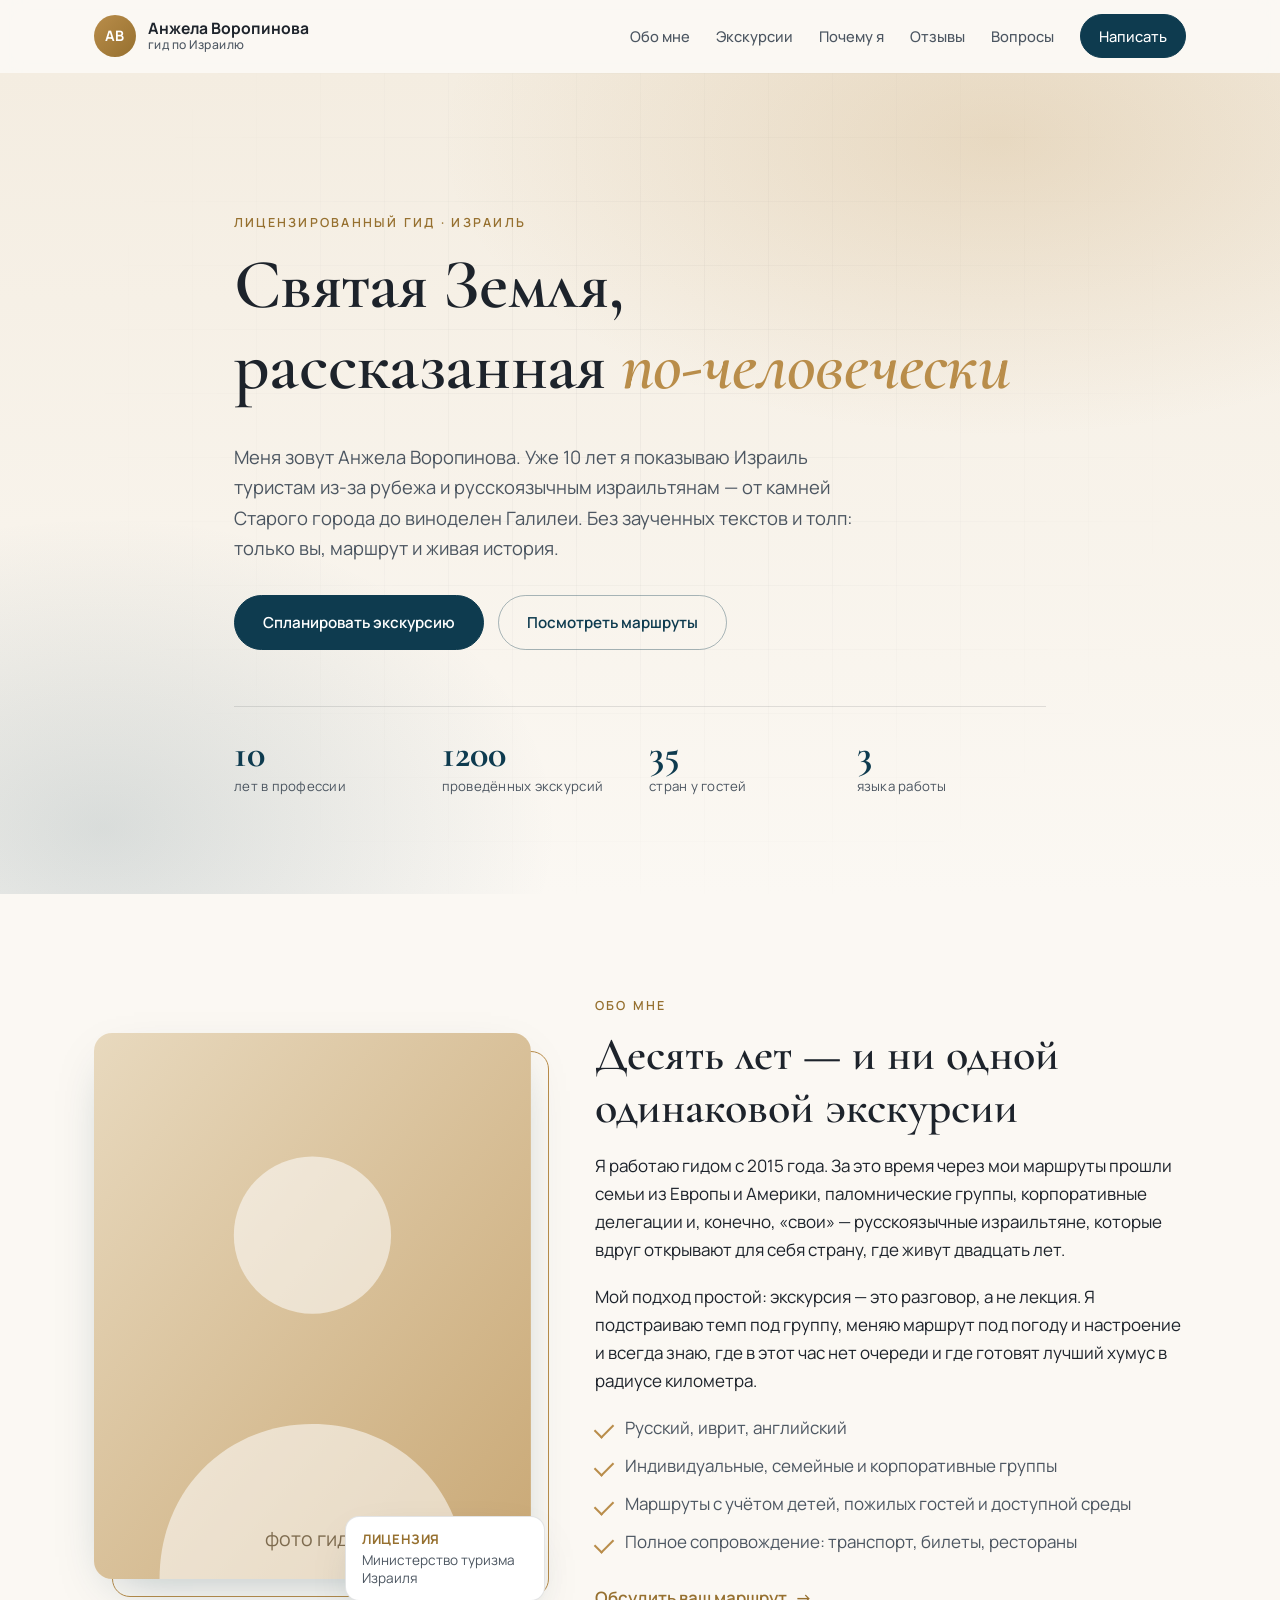
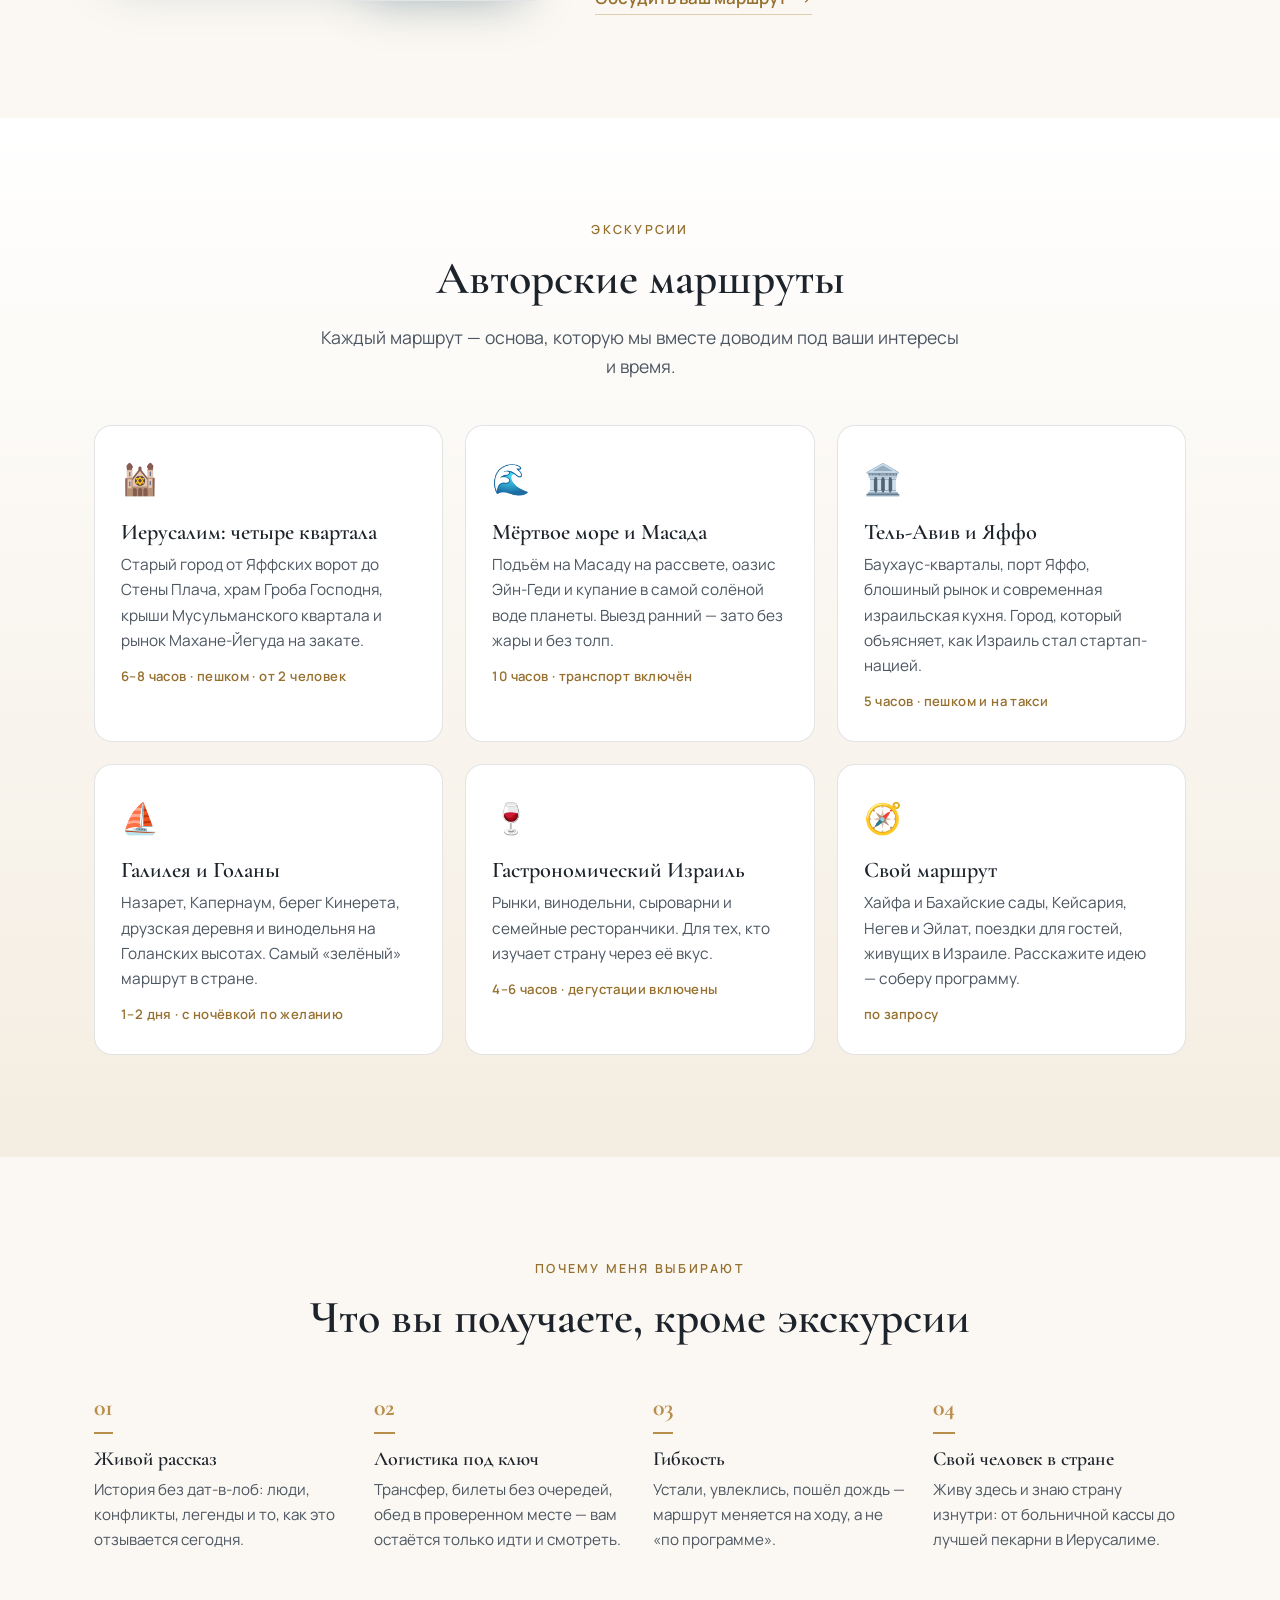
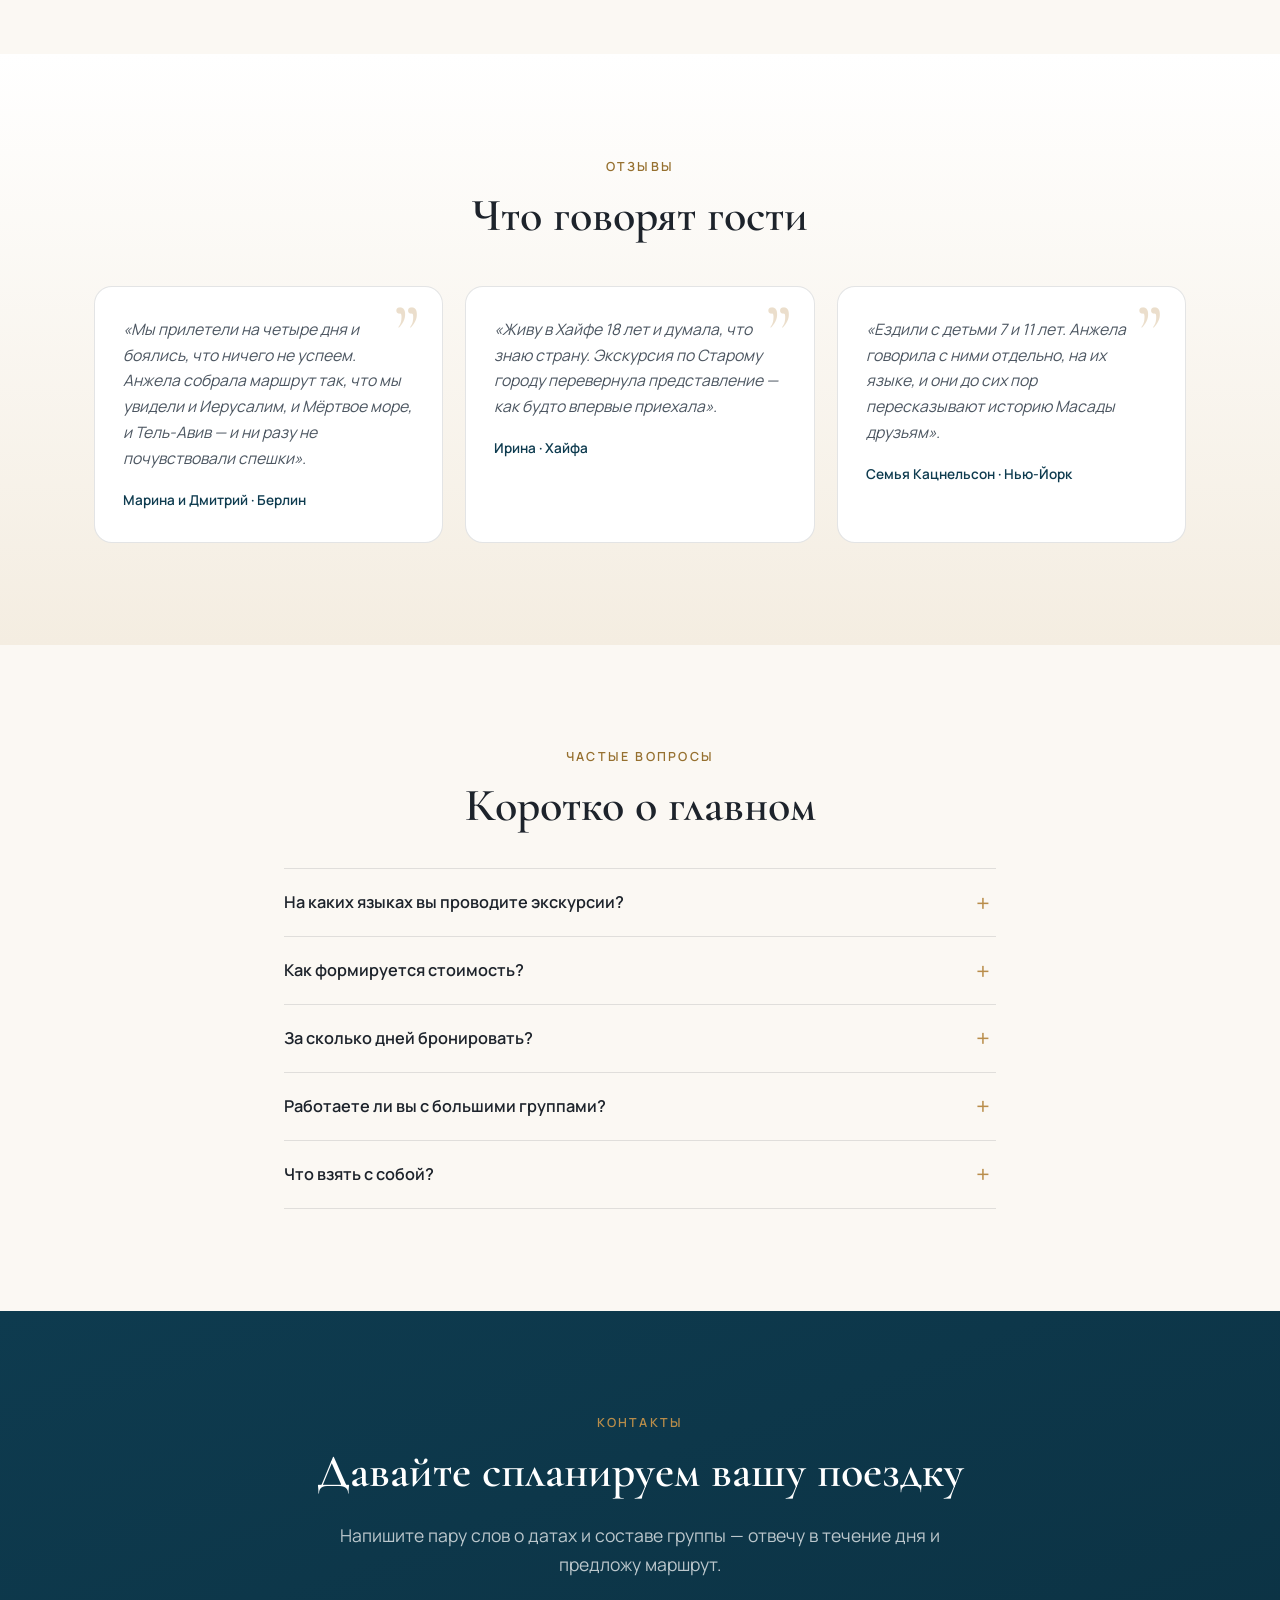
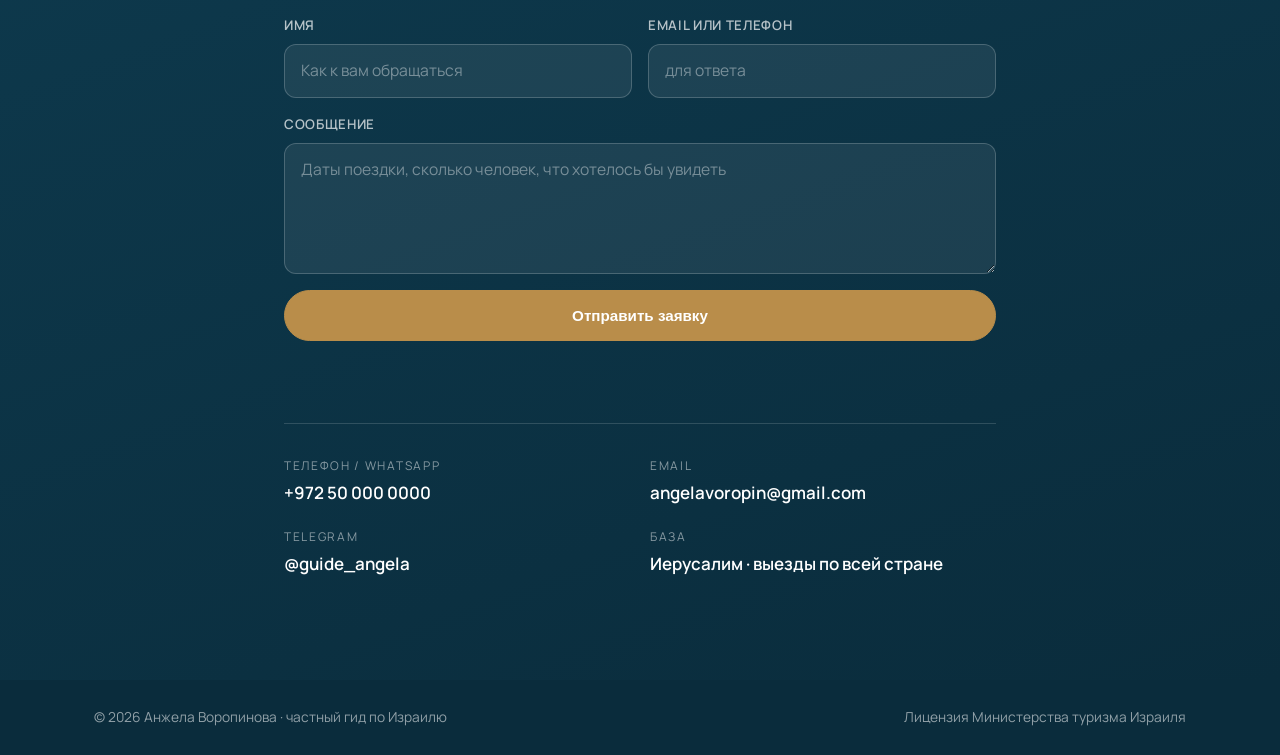
==== index.html @ c8d1f905 "feat: сайт-визитка гида по Израилю Анжелы Воропиновой Одностраничный адаптивный сайт на HTML/CSS/van" ====
<!DOCTYPE html>
<html lang="ru">
<head>
<meta charset="UTF-8">
<meta name="viewport" content="width=device-width, initial-scale=1">
<title>Анжела Воропинова — частный гид по Израилю</title>
<meta name="description" content="Анжела Воропинова — лицензированный частный гид по Израилю с 10-летним опытом. Индивидуальные и групповые экскурсии по Иерусалиму, Тель-Авиву, Мёртвому морю и Галилее на русском языке.">
<meta name="keywords" content="гид по Израилю, экскурсии Иерусалим, русскоязычный гид, частный гид Тель-Авив, Мёртвое море экскурсия">
<meta property="og:title" content="Анжела Воропинова — частный гид по Израилю">
<meta property="og:description" content="10 лет авторских экскурсий по Святой Земле. Индивидуальные маршруты на русском языке.">
<meta property="og:type" content="website">
<link rel="preconnect" href="https://fonts.googleapis.com">
<link rel="preconnect" href="https://fonts.gstatic.com" crossorigin>
<link href="https://fonts.googleapis.com/css2?family=Cormorant+Garamond:wght@500;600;700&family=Manrope:wght@300;400;500;600;700&display=swap" rel="stylesheet">
<link rel="stylesheet" href="css/style.css">
</head>
<body>

<header class="nav" id="nav">
  <div class="wrap nav__inner">
    <a class="brand" href="#top">
      <span class="brand__mark">АВ</span>
      <span class="brand__text">Анжела Воропинова<em>гид по Израилю</em></span>
    </a>
    <nav class="nav__links" id="navLinks">
      <a href="#about">Обо мне</a>
      <a href="#tours">Экскурсии</a>
      <a href="#why">Почему я</a>
      <a href="#reviews">Отзывы</a>
      <a href="#faq">Вопросы</a>
      <a class="btn btn--sm" href="#contact">Написать</a>
    </nav>
    <button class="burger" id="burger" aria-label="Меню"><span></span><span></span><span></span></button>
  </div>
</header>

<section class="hero" id="top">
  <div class="hero__bg" aria-hidden="true"></div>
  <div class="wrap hero__inner">
    <p class="eyebrow">Лицензированный гид · Израиль</p>
    <h1>Святая Земля,<br>рассказанная <span>по-человечески</span></h1>
    <p class="hero__lead">Меня зовут Анжела Воропинова. Уже 10 лет я показываю Израиль туристам из-за рубежа
      и русскоязычным израильтянам — от камней Старого города до виноделен Галилеи.
      Без заученных текстов и толп: только вы, маршрут и живая история.</p>
    <div class="hero__cta">
      <a class="btn" href="#contact">Спланировать экскурсию</a>
      <a class="btn btn--ghost" href="#tours">Посмотреть маршруты</a>
    </div>
    <ul class="stats">
      <li><b data-count="10">0</b><span>лет в профессии</span></li>
      <li><b data-count="1200">0</b><span>проведённых экскурсий</span></li>
      <li><b data-count="35">0</b><span>стран у гостей</span></li>
      <li><b data-count="3">0</b><span>языка работы</span></li>
    </ul>
  </div>
</section>

<section class="section" id="about">
  <div class="wrap grid-2">
    <div class="photo">
      <div class="photo__frame">
        <svg viewBox="0 0 400 500" role="img" aria-label="Портрет гида">
          <defs><linearGradient id="g1" x1="0" y1="0" x2="1" y2="1">
            <stop offset="0%" stop-color="#e8d9be"/><stop offset="100%" stop-color="#c9a875"/></linearGradient></defs>
          <rect width="400" height="500" fill="url(#g1)"/>
          <circle cx="200" cy="185" r="72" fill="#fff" opacity=".55"/>
          <path d="M60 500c0-84 63-142 140-142s140 58 140 142z" fill="#fff" opacity=".55"/>
          <text x="200" y="470" text-anchor="middle" font-family="Manrope,sans-serif" font-size="18" fill="#5a4526" opacity=".75">фото гида</text>
        </svg>
      </div>
      <div class="badge">
        <b>Лицензия</b>
        <span>Министерство туризма Израиля</span>
      </div>
    </div>
    <div>
      <p class="eyebrow">Обо мне</p>
      <h2>Десять лет — и ни одной одинаковой экскурсии</h2>
      <p>Я работаю гидом с 2015 года. За это время через мои маршруты прошли семьи из Европы и Америки,
        паломнические группы, корпоративные делегации и, конечно, «свои» — русскоязычные израильтяне,
        которые вдруг открывают для себя страну, где живут двадцать лет.</p>
      <p>Мой подход простой: экскурсия — это разговор, а не лекция. Я подстраиваю темп под группу,
        меняю маршрут под погоду и настроение и всегда знаю, где в этот час нет очереди
        и где готовят лучший хумус в радиусе километра.</p>
      <ul class="ticks">
        <li>Русский, иврит, английский</li>
        <li>Индивидуальные, семейные и корпоративные группы</li>
        <li>Маршруты с учётом детей, пожилых гостей и доступной среды</li>
        <li>Полное сопровождение: транспорт, билеты, рестораны</li>
      </ul>
      <a class="link-arrow" href="#contact">Обсудить ваш маршрут</a>
    </div>
  </div>
</section>

<section class="section section--alt" id="tours">
  <div class="wrap">
    <p class="eyebrow center">Экскурсии</p>
    <h2 class="center">Авторские маршруты</h2>
    <p class="lead center">Каждый маршрут — основа, которую мы вместе доводим под ваши интересы и время.</p>
    <div class="cards">
      <article class="card">
        <div class="card__ico">🕍</div>
        <h3>Иерусалим: четыре квартала</h3>
        <p>Старый город от Яффских ворот до Стены Плача, храм Гроба Господня, крыши Мусульманского квартала и рынок Махане-Йегуда на закате.</p>
        <p class="card__meta">6–8 часов · пешком · от 2 человек</p>
      </article>
      <article class="card">
        <div class="card__ico">🌊</div>
        <h3>Мёртвое море и Масада</h3>
        <p>Подъём на Масаду на рассвете, оазис Эйн-Геди и купание в самой солёной воде планеты. Выезд ранний — зато без жары и без толп.</p>
        <p class="card__meta">10 часов · транспорт включён</p>
      </article>
      <article class="card">
        <div class="card__ico">🏛️</div>
        <h3>Тель-Авив и Яффо</h3>
        <p>Баухаус-кварталы, порт Яффо, блошиный рынок и современная израильская кухня. Город, который объясняет, как Израиль стал стартап-нацией.</p>
        <p class="card__meta">5 часов · пешком и на такси</p>
      </article>
      <article class="card">
        <div class="card__ico">⛵</div>
        <h3>Галилея и Голаны</h3>
        <p>Назарет, Капернаум, берег Кинерета, друзская деревня и винодельня на Голанских высотах. Самый «зелёный» маршрут в стране.</p>
        <p class="card__meta">1–2 дня · с ночёвкой по желанию</p>
      </article>
      <article class="card">
        <div class="card__ico">🍷</div>
        <h3>Гастрономический Израиль</h3>
        <p>Рынки, винодельни, сыроварни и семейные ресторанчики. Для тех, кто изучает страну через её вкус.</p>
        <p class="card__meta">4–6 часов · дегустации включены</p>
      </article>
      <article class="card">
        <div class="card__ico">🧭</div>
        <h3>Свой маршрут</h3>
        <p>Хайфа и Бахайские сады, Кейсария, Негев и Эйлат, поездки для гостей, живущих в Израиле. Расскажите идею — соберу программу.</p>
        <p class="card__meta">по запросу</p>
      </article>
    </div>
  </div>
</section>

<section class="section" id="why">
  <div class="wrap">
    <p class="eyebrow center">Почему меня выбирают</p>
    <h2 class="center">Что вы получаете, кроме экскурсии</h2>
    <div class="feats">
      <div class="feat"><b>01</b><h4>Живой рассказ</h4><p>История без дат-в-лоб: люди, конфликты, легенды и то, как это отзывается сегодня.</p></div>
      <div class="feat"><b>02</b><h4>Логистика под ключ</h4><p>Трансфер, билеты без очередей, обед в проверенном месте — вам остаётся только идти и смотреть.</p></div>
      <div class="feat"><b>03</b><h4>Гибкость</h4><p>Устали, увлеклись, пошёл дождь — маршрут меняется на ходу, а не «по программе».</p></div>
      <div class="feat"><b>04</b><h4>Свой человек в стране</h4><p>Живу здесь и знаю страну изнутри: от больничной кассы до лучшей пекарни в Иерусалиме.</p></div>
    </div>
  </div>
</section>

<section class="section section--alt" id="reviews">
  <div class="wrap">
    <p class="eyebrow center">Отзывы</p>
    <h2 class="center">Что говорят гости</h2>
    <div class="cards cards--3">
      <blockquote class="quote">
        <p>«Мы прилетели на четыре дня и боялись, что ничего не успеем. Анжела собрала маршрут так, что мы увидели и Иерусалим, и Мёртвое море, и Тель-Авив — и ни разу не почувствовали спешки».</p>
        <footer>Марина и Дмитрий · Берлин</footer>
      </blockquote>
      <blockquote class="quote">
        <p>«Живу в Хайфе 18 лет и думала, что знаю страну. Экскурсия по Старому городу перевернула представление — как будто впервые приехала».</p>
        <footer>Ирина · Хайфа</footer>
      </blockquote>
      <blockquote class="quote">
        <p>«Ездили с детьми 7 и 11 лет. Анжела говорила с ними отдельно, на их языке, и они до сих пор пересказывают историю Масады друзьям».</p>
        <footer>Семья Кацнельсон · Нью-Йорк</footer>
      </blockquote>
    </div>
  </div>
</section>

<section class="section" id="faq">
  <div class="wrap wrap--narrow">
    <p class="eyebrow center">Частые вопросы</p>
    <h2 class="center">Коротко о главном</h2>
    <div class="acc">
      <details><summary>На каких языках вы проводите экскурсии?</summary><p>Русский, иврит и английский. Для смешанных групп веду параллельно на двух языках.</p></details>
      <details><summary>Как формируется стоимость?</summary><p>Стоимость зависит от маршрута, длительности и размера группы, а также от того, нужен ли транспорт и входные билеты. Напишите мне — пришлю точный расчёт в течение дня.</p></details>
      <details><summary>За сколько дней бронировать?</summary><p>В сезон (март–май и сентябрь–ноябрь) лучше за 2–4 недели. В остальное время часто получается найти дату и за пару дней.</p></details>
      <details><summary>Работаете ли вы с большими группами?</summary><p>Да, до 45 человек с автобусом и звуковым оборудованием. Также веду корпоративные и паломнические группы.</p></details>
      <details><summary>Что взять с собой?</summary><p>Удобную обувь, головной убор, воду и одежду, закрывающую плечи и колени, если в программе религиозные объекты. Остальное подскажу перед выездом.</p></details>
    </div>
  </div>
</section>

<section class="cta" id="contact">
  <div class="wrap wrap--narrow">
    <p class="eyebrow center">Контакты</p>
    <h2 class="center">Давайте спланируем вашу поездку</h2>
    <p class="lead center">Напишите пару слов о датах и составе группы — отвечу в течение дня и предложу маршрут.</p>

    <form class="form" id="form" novalidate>
      <div class="row">
        <label>Имя<input type="text" name="name" required placeholder="Как к вам обращаться"></label>
        <label>Email или телефон<input type="text" name="contact" required placeholder="для ответа"></label>
      </div>
      <label>Сообщение<textarea name="msg" rows="4" required placeholder="Даты поездки, сколько человек, что хотелось бы увидеть"></textarea></label>
      <button class="btn btn--wide" type="submit">Отправить заявку</button>
      <p class="form__note" id="formNote" role="status"></p>
    </form>

    <ul class="contacts">
      <li><span>Телефон / WhatsApp</span><a href="tel:+972500000000">+972 50 000 0000</a></li>
      <li><span>Email</span><a href="mailto:angelavoropin@gmail.com">angelavoropin@gmail.com</a></li>
      <li><span>Telegram</span><a href="#contact">@guide_angela</a></li>
      <li><span>База</span><span>Иерусалим · выезды по всей стране</span></li>
    </ul>
  </div>
</section>

<footer class="footer">
  <div class="wrap footer__inner">
    <p>© <span id="year">2026</span> Анжела Воропинова · частный гид по Израилю</p>
    <p class="footer__note">Лицензия Министерства туризма Израиля</p>
  </div>
</footer>

<a class="fab" href="#contact" aria-label="Связаться">✉</a>
<script src="js/main.js"></script>
</body>
</html>
---- css/style.css ----
/* Анжела Воропинова — гид по Израилю. Палитра: иерусалимский камень + средиземноморская синь */
:root{
  --sand-50:#fbf8f3;
  --sand-100:#f4ede1;
  --sand-200:#e7dac4;
  --gold:#b98d4a;
  --gold-dark:#96702f;
  --ink:#1d232b;
  --ink-soft:#4c5661;
  --sea:#0e3b4f;
  --sea-2:#16536d;
  --line:rgba(29,35,43,.12);
  --radius:18px;
  --shadow:0 18px 50px -22px rgba(14,59,79,.35);
  --wrap:1140px;
}

*{box-sizing:border-box}
html{scroll-behavior:smooth}
body{
  margin:0;background:var(--sand-50);color:var(--ink);
  font-family:"Manrope",system-ui,-apple-system,"Segoe UI",sans-serif;
  font-size:17px;line-height:1.65;-webkit-font-smoothing:antialiased;
}
img,svg{max-width:100%;display:block}
a{color:inherit}

.wrap{width:100%;max-width:var(--wrap);margin:0 auto;padding:0 24px}
.wrap--narrow{max-width:760px}
.center{text-align:center}

h1,h2,h3,h4{font-family:"Cormorant Garamond",Georgia,serif;font-weight:600;line-height:1.15;margin:0 0 .5em}
h1{font-size:clamp(2.6rem,6vw,4.4rem);letter-spacing:-.01em}
h1 span{color:var(--gold);font-style:italic}
h2{font-size:clamp(2rem,3.6vw,2.9rem)}
h3{font-size:1.4rem;margin-bottom:.35em}
h4{font-size:1.25rem;margin-bottom:.3em}
p{margin:0 0 1.1em}

.eyebrow{
  font-size:.78rem;letter-spacing:.18em;text-transform:uppercase;
  font-weight:600;color:var(--gold-dark);margin-bottom:.9em;
}
.lead{font-size:1.1rem;color:var(--ink-soft);max-width:640px;margin-inline:auto}

/* --- Кнопки --- */
.btn{
  display:inline-block;padding:14px 28px;border-radius:999px;border:1px solid var(--sea);
  background:var(--sea);color:#fff;text-decoration:none;font-weight:600;font-size:.95rem;
  transition:.25s ease;cursor:pointer;
}
.btn:hover{background:var(--sea-2);border-color:var(--sea-2);transform:translateY(-2px);box-shadow:var(--shadow)}
.btn--ghost{background:transparent;color:var(--sea);border-color:rgba(14,59,79,.35)}
.btn--ghost:hover{background:rgba(14,59,79,.06);color:var(--sea)}
.btn--sm{padding:9px 18px;font-size:.85rem}
.btn--wide{width:100%;padding:16px}

.link-arrow{
  display:inline-flex;align-items:center;gap:8px;text-decoration:none;font-weight:600;
  color:var(--gold-dark);border-bottom:1px solid rgba(185,141,74,.4);padding-bottom:2px;
}
.link-arrow::after{content:"→";transition:transform .25s}
.link-arrow:hover::after{transform:translateX(5px)}

/* --- Навигация --- */
.nav{position:sticky;top:0;z-index:50;background:rgba(251,248,243,.82);backdrop-filter:blur(12px);border-bottom:1px solid transparent;transition:.3s}
.nav.is-stuck{border-color:var(--line);box-shadow:0 6px 24px -18px rgba(0,0,0,.5)}
.nav__inner{display:flex;align-items:center;justify-content:space-between;gap:16px;min-height:72px}
.brand{display:flex;align-items:center;gap:12px;text-decoration:none}
.brand__mark{
  width:42px;height:42px;flex:0 0 42px;border-radius:50%;
  background:linear-gradient(135deg,var(--gold),var(--gold-dark));color:#fff;
  display:grid;place-items:center;font-weight:700;font-size:.9rem;letter-spacing:.04em;
}
.brand__text{display:flex;flex-direction:column;font-weight:700;font-size:.98rem;line-height:1.2}
.brand__text em{font-style:normal;font-weight:500;font-size:.76rem;color:var(--ink-soft);letter-spacing:.04em}
.nav__links{display:flex;align-items:center;gap:26px}
.nav__links a{text-decoration:none;font-size:.92rem;font-weight:500;color:var(--ink-soft);transition:color .2s}
.nav__links a:hover{color:var(--gold-dark)}
.nav__links a.btn{color:#fff}
.burger{display:none;background:none;border:0;padding:8px;cursor:pointer}
.burger span{display:block;width:24px;height:2px;background:var(--ink);margin:5px 0;transition:.25s}

/* --- Hero --- */
.hero{position:relative;overflow:hidden;padding:clamp(72px,11vw,140px) 0 clamp(56px,8vw,96px)}
.hero__bg{
  position:absolute;inset:0;z-index:0;
  background:
    radial-gradient(900px 480px at 78% 8%,rgba(185,141,74,.22),transparent 62%),
    radial-gradient(760px 520px at 8% 92%,rgba(14,59,79,.14),transparent 60%),
    linear-gradient(180deg,var(--sand-100),var(--sand-50));
}
.hero__bg::after{
  content:"";position:absolute;inset:0;
  background-image:linear-gradient(var(--line) 1px,transparent 1px),linear-gradient(90deg,var(--line) 1px,transparent 1px);
  background-size:64px 64px;opacity:.35;
  mask-image:radial-gradient(circle at 50% 40%,#000,transparent 72%);
}
.hero__inner{position:relative;z-index:1;max-width:860px}
.hero__lead{font-size:1.15rem;color:var(--ink-soft);max-width:620px}
.hero__cta{display:flex;flex-wrap:wrap;gap:14px;margin:32px 0 0}

.stats{list-style:none;display:grid;grid-template-columns:repeat(4,1fr);gap:18px;padding:0;margin:56px 0 0;border-top:1px solid var(--line);padding-top:28px}
.stats li{display:flex;flex-direction:column;gap:2px}
.stats b{font-family:"Cormorant Garamond",serif;font-size:2.4rem;line-height:1;color:var(--sea)}
.stats span{font-size:.83rem;color:var(--ink-soft);letter-spacing:.02em}

/* --- Секции --- */
.section{padding:clamp(64px,8vw,104px) 0}
.section--alt{background:linear-gradient(180deg,#fff,var(--sand-100))}
.section--alt h2,.section h2{margin-bottom:.4em}

.grid-2{display:grid;grid-template-columns:.85fr 1.15fr;gap:clamp(32px,5vw,72px);align-items:center}
.photo{position:relative}
.photo__frame{border-radius:var(--radius);overflow:hidden;box-shadow:var(--shadow)}
.photo::before{
  content:"";position:absolute;inset:18px -18px -18px 18px;border:1px solid var(--gold);
  border-radius:var(--radius);z-index:-1;
}
.badge{
  position:absolute;right:-14px;bottom:-22px;background:#fff;border:1px solid var(--line);
  border-radius:14px;padding:12px 16px;box-shadow:var(--shadow);max-width:200px;
}
.badge b{display:block;font-size:.82rem;color:var(--gold-dark);letter-spacing:.06em;text-transform:uppercase}
.badge span{font-size:.85rem;color:var(--ink-soft);line-height:1.35;display:block}

.ticks{list-style:none;padding:0;margin:0 0 28px}
.ticks li{position:relative;padding-left:30px;margin-bottom:10px;color:var(--ink-soft)}
.ticks li::before{
  content:"";position:absolute;left:0;top:.55em;width:16px;height:9px;
  border-left:2px solid var(--gold);border-bottom:2px solid var(--gold);transform:rotate(-45deg);
}

/* --- Карточки --- */
.cards{display:grid;grid-template-columns:repeat(3,1fr);gap:22px;margin-top:44px}
.cards--3{grid-template-columns:repeat(3,1fr)}
.card{
  background:#fff;border:1px solid var(--line);border-radius:var(--radius);padding:28px 26px;
  transition:.3s ease;
}
.card:hover{transform:translateY(-6px);box-shadow:var(--shadow);border-color:rgba(185,141,74,.45)}
.card__ico{font-size:1.9rem;margin-bottom:14px}
.card p{color:var(--ink-soft);font-size:.96rem;margin-bottom:.8em}
.card__meta{font-size:.82rem!important;color:var(--gold-dark)!important;font-weight:600;letter-spacing:.03em;margin:0!important}

.feats{display:grid;grid-template-columns:repeat(4,1fr);gap:26px;margin-top:44px}
.feat b{
  display:inline-block;font-family:"Cormorant Garamond",serif;font-size:1.5rem;color:var(--gold);
  border-bottom:2px solid var(--gold);padding-bottom:4px;margin-bottom:14px;
}
.feat p{color:var(--ink-soft);font-size:.95rem;margin:0}

.quote{
  margin:0;background:#fff;border:1px solid var(--line);border-radius:var(--radius);
  padding:30px 28px;position:relative;
}
.quote::before{
  content:"”";position:absolute;top:6px;right:22px;font-family:"Cormorant Garamond",serif;
  font-size:5rem;color:var(--gold);opacity:.28;line-height:1;
}
.quote p{font-size:.98rem;color:var(--ink-soft);font-style:italic}
.quote footer{font-size:.85rem;font-weight:600;color:var(--sea);font-style:normal}

/* --- FAQ --- */
.acc{margin-top:36px;border-top:1px solid var(--line)}
.acc details{border-bottom:1px solid var(--line)}
.acc summary{
  cursor:pointer;list-style:none;padding:20px 40px 20px 0;font-weight:600;position:relative;
  font-size:1.02rem;transition:color .2s;
}
.acc summary::-webkit-details-marker{display:none}
.acc summary::after{
  content:"+";position:absolute;right:6px;top:50%;transform:translateY(-50%);
  font-size:1.5rem;font-weight:400;color:var(--gold);transition:transform .25s;
}
.acc details[open] summary{color:var(--gold-dark)}
.acc details[open] summary::after{transform:translateY(-50%) rotate(45deg)}
.acc details p{color:var(--ink-soft);font-size:.96rem;padding:0 40px 20px 0;margin:0}

/* --- Контакты --- */
.cta{background:linear-gradient(160deg,var(--sea),#0a2c3c);color:#fff;padding:clamp(64px,8vw,104px) 0}
.cta h2{color:#fff}
.cta .eyebrow{color:var(--gold)}
.cta .lead{color:rgba(255,255,255,.72)}

.form{margin-top:36px;display:flex;flex-direction:column;gap:16px}
.form .row{display:grid;grid-template-columns:1fr 1fr;gap:16px}
.form label{display:flex;flex-direction:column;gap:7px;font-size:.83rem;font-weight:600;letter-spacing:.05em;text-transform:uppercase;color:rgba(255,255,255,.7)}
.form input,.form textarea{
  font:inherit;font-size:.98rem;text-transform:none;letter-spacing:normal;font-weight:400;
  padding:13px 16px;border-radius:12px;border:1px solid rgba(255,255,255,.2);
  background:rgba(255,255,255,.07);color:#fff;transition:.2s;resize:vertical;
}
.form input::placeholder,.form textarea::placeholder{color:rgba(255,255,255,.4)}
.form input:focus,.form textarea:focus{outline:none;border-color:var(--gold);background:rgba(255,255,255,.12)}
.form input.err,.form textarea.err{border-color:#e08a7a}
.form .btn{background:var(--gold);border-color:var(--gold)}
.form .btn:hover{background:#cb9c54;border-color:#cb9c54}
.form__note{min-height:22px;margin:0;font-size:.9rem;color:var(--gold);text-align:center}

.contacts{list-style:none;padding:0;margin:44px 0 0;display:grid;grid-template-columns:repeat(2,1fr);gap:20px;border-top:1px solid rgba(255,255,255,.15);padding-top:32px}
.contacts li{display:flex;flex-direction:column;gap:3px}
.contacts span:first-child{font-size:.75rem;letter-spacing:.14em;text-transform:uppercase;color:rgba(255,255,255,.5)}
.contacts a,.contacts li>span:last-child{color:#fff;text-decoration:none;font-weight:600}
.contacts a:hover{color:var(--gold)}

/* --- Подвал --- */
.footer{background:#0a2c3c;color:rgba(255,255,255,.55);padding:26px 0;font-size:.86rem}
.footer__inner{display:flex;justify-content:space-between;gap:12px;flex-wrap:wrap}
.footer p{margin:0}

.fab{
  position:fixed;right:22px;bottom:22px;z-index:60;width:54px;height:54px;border-radius:50%;
  background:var(--gold);color:#fff;display:grid;place-items:center;font-size:1.3rem;
  text-decoration:none;box-shadow:var(--shadow);transition:.25s;opacity:0;pointer-events:none;
}
.fab.show{opacity:1;pointer-events:auto}
.fab:hover{transform:scale(1.08)}

/* --- Анимация появления --- */
.reveal{opacity:0;transform:translateY(24px);transition:opacity .7s ease,transform .7s ease}
.reveal.in{opacity:1;transform:none}

/* --- Адаптив --- */
@media (max-width:960px){
  .grid-2{grid-template-columns:1fr}
  .cards,.cards--3{grid-template-columns:repeat(2,1fr)}
  .feats{grid-template-columns:repeat(2,1fr)}
  .badge{right:12px}
}
@media (max-width:720px){
  body{font-size:16px}
  .nav__links{
    position:absolute;top:100%;left:0;right:0;background:var(--sand-50);border-bottom:1px solid var(--line);
    flex-direction:column;align-items:stretch;gap:0;padding:8px 24px 20px;display:none;
  }
  .nav__links.open{display:flex}
  .nav__links a{padding:12px 0;border-bottom:1px solid var(--line)}
  .nav__links a.btn{text-align:center;margin-top:12px;border-bottom:0}
  .burger{display:block}
  .stats{grid-template-columns:repeat(2,1fr);gap:24px}
  .cards,.cards--3,.feats{grid-template-columns:1fr}
  .form .row,.contacts{grid-template-columns:1fr}
  .photo::before{display:none}
}

@media (prefers-reduced-motion:reduce){
  *{animation:none!important;transition:none!important}
  .reveal{opacity:1;transform:none}
  html{scroll-behavior:auto}
}
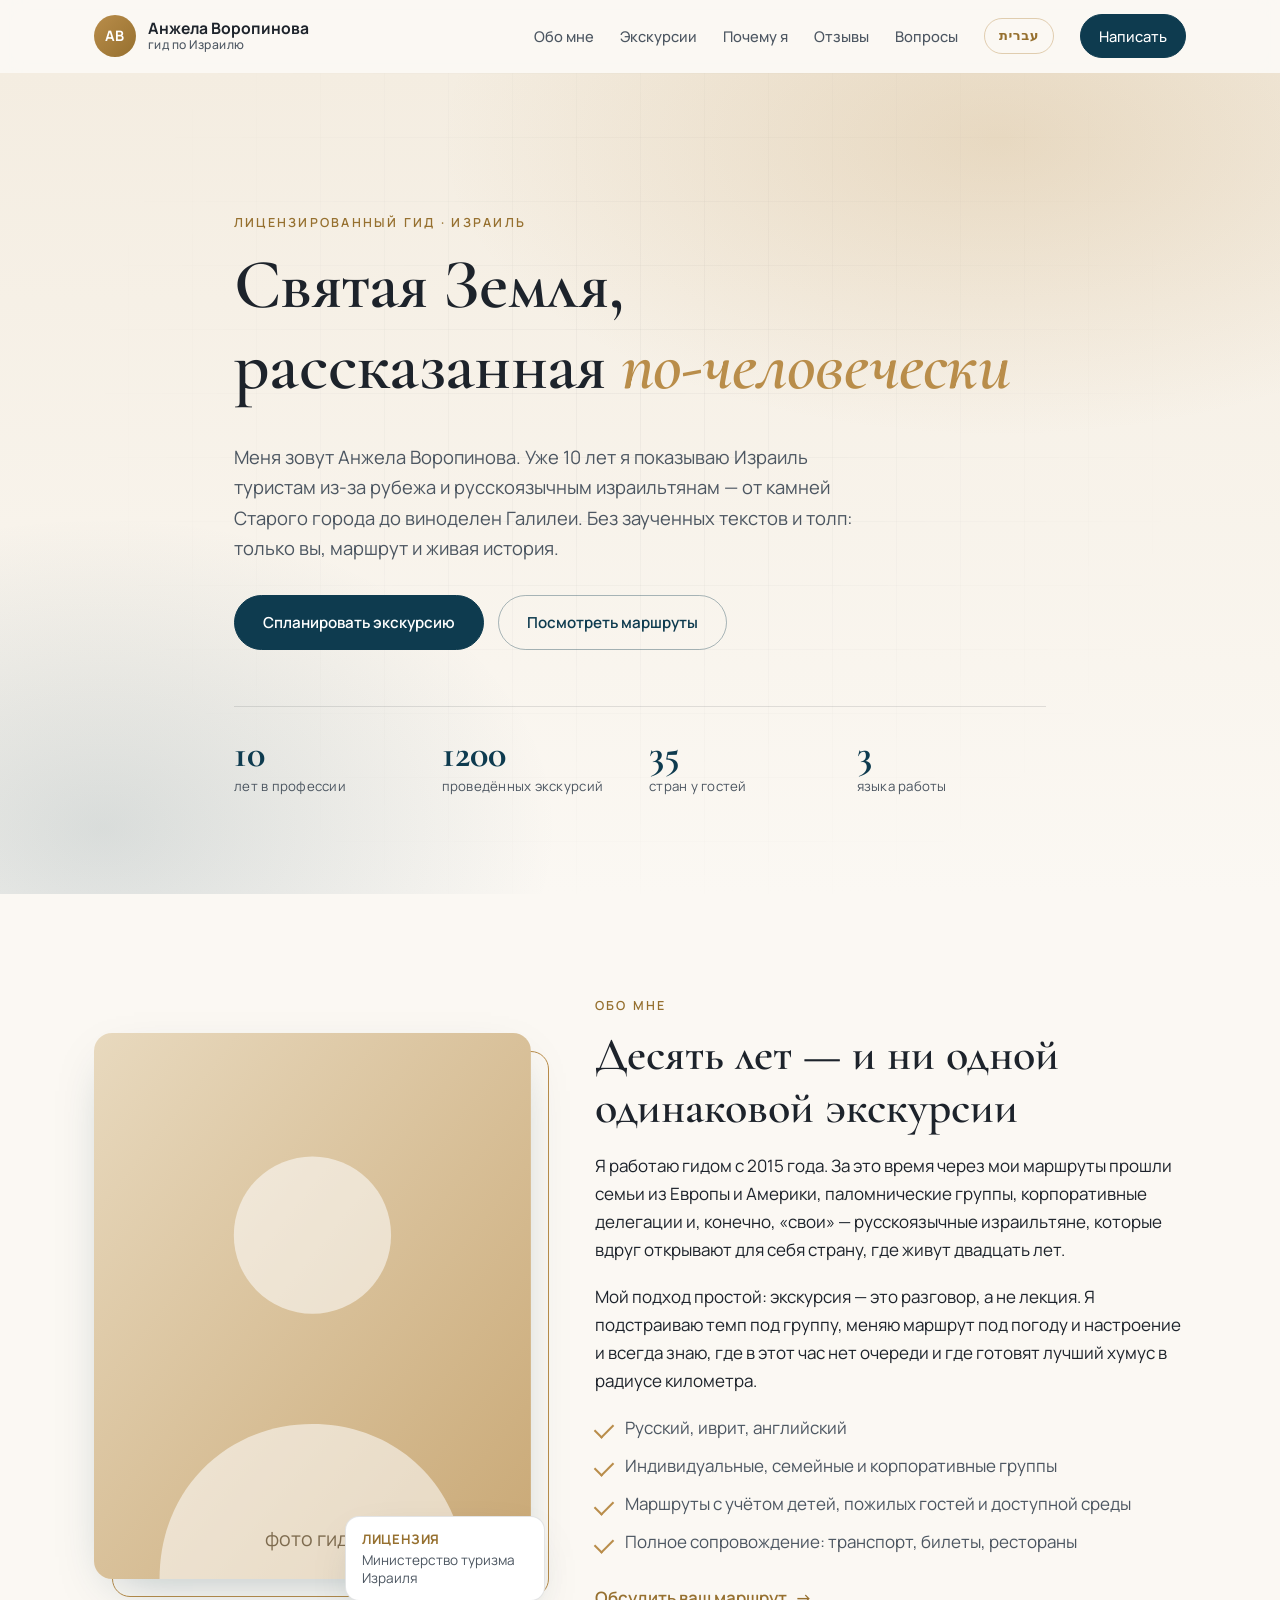
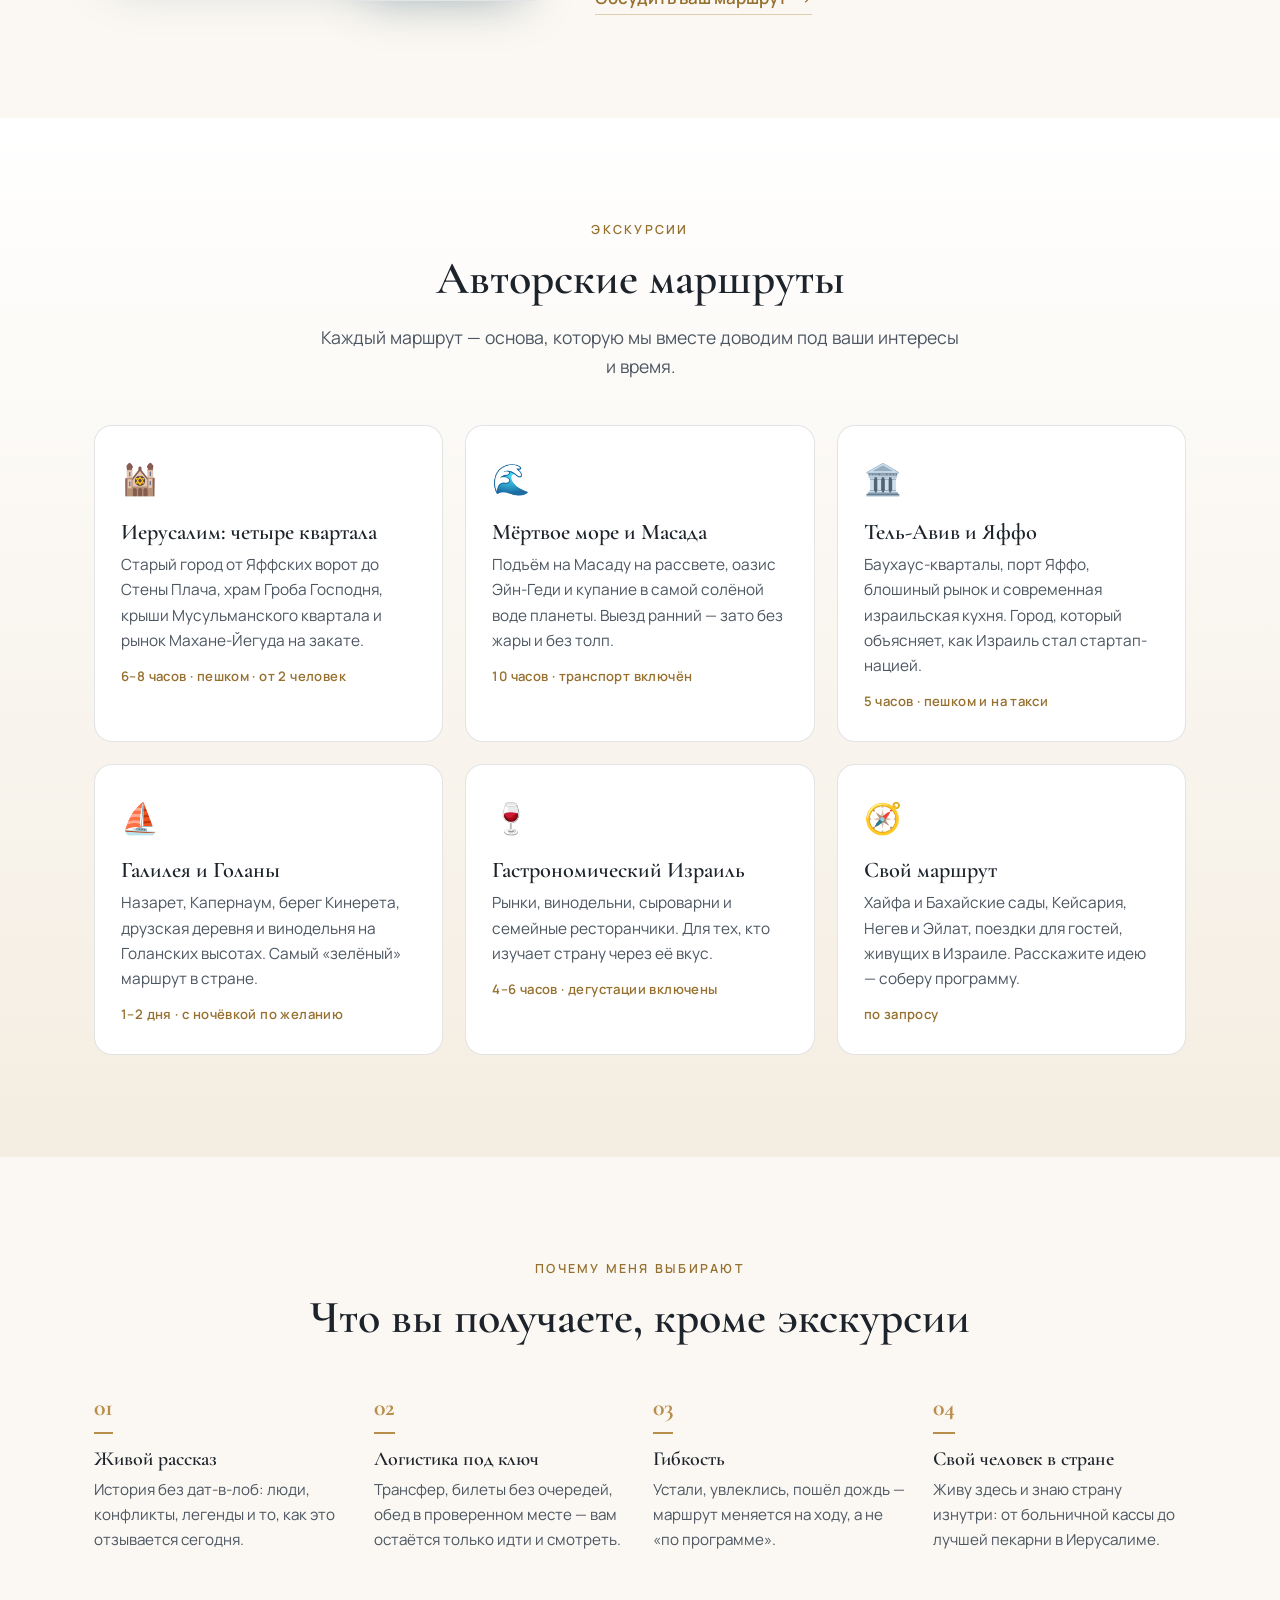
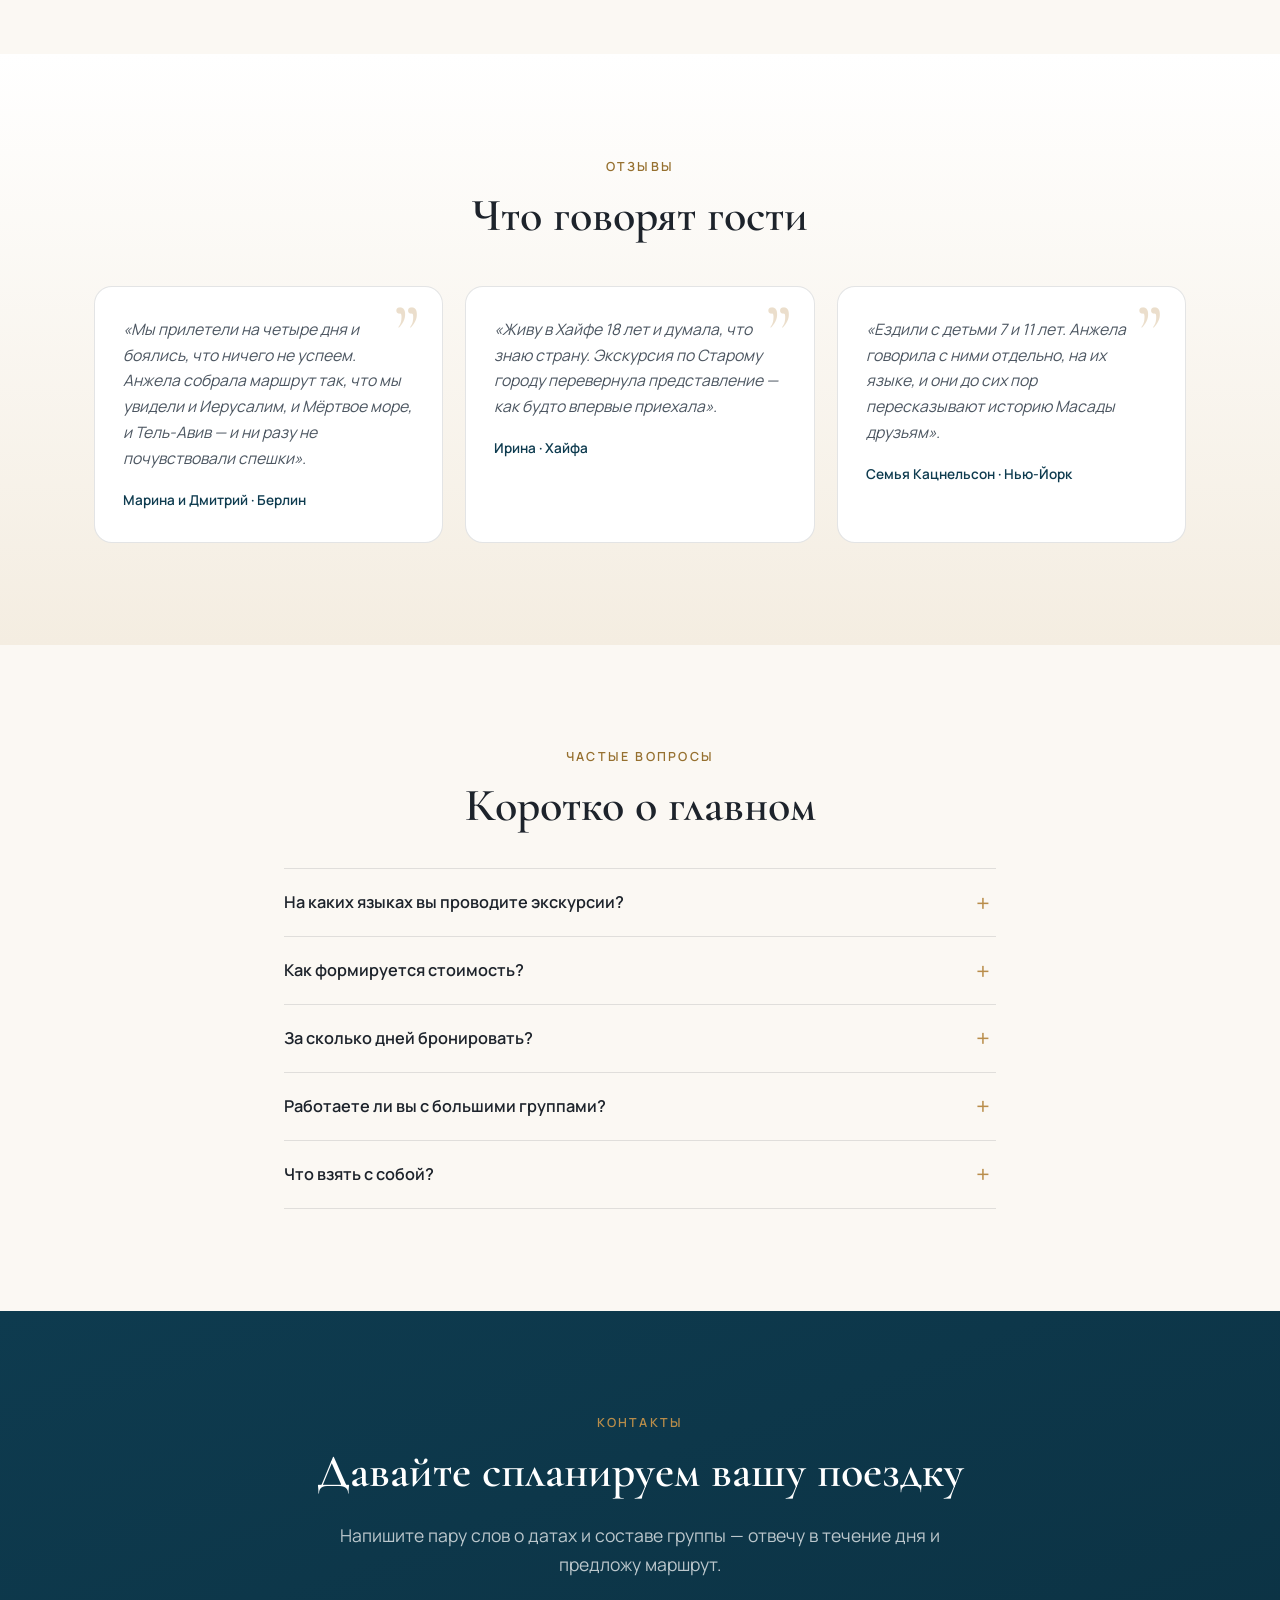
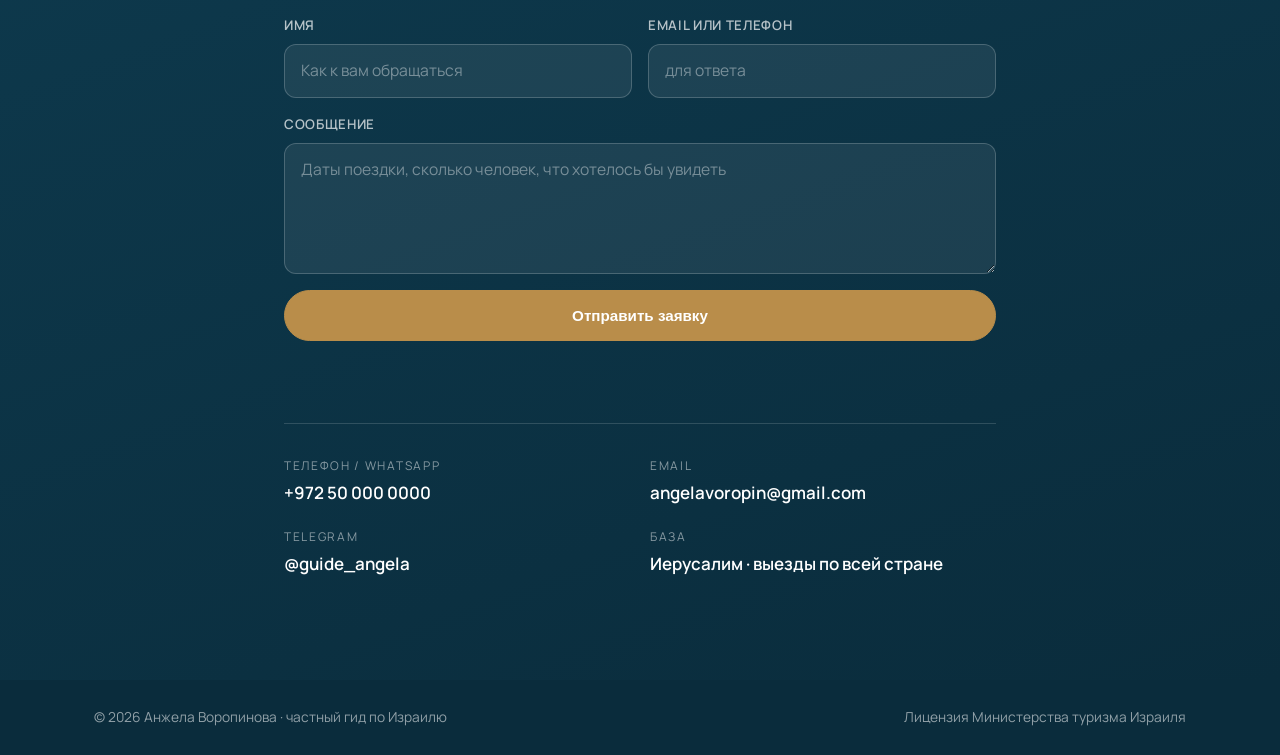
==== commit 27bee262: "feat(i18n): גרסה עברית מלאה עם תמיכת RTL - דף חדש he/index.html: כל התוכן מתורגם לעברית - css/rtl.cs" ====
--- a/index.html
+++ b/index.html
@@ -9,6 +9,8 @@
 <meta property="og:title" content="Анжела Воропинова — частный гид по Израилю">
 <meta property="og:description" content="10 лет авторских экскурсий по Святой Земле. Индивидуальные маршруты на русском языке.">
 <meta property="og:type" content="website">
+<link rel="alternate" hreflang="ru" href="index.html">
+<link rel="alternate" hreflang="he" href="he/index.html">
 <link rel="preconnect" href="https://fonts.googleapis.com">
 <link rel="preconnect" href="https://fonts.gstatic.com" crossorigin>
 <link href="https://fonts.googleapis.com/css2?family=Cormorant+Garamond:wght@500;600;700&family=Manrope:wght@300;400;500;600;700&display=swap" rel="stylesheet">
@@ -28,6 +30,7 @@
       <a href="#why">Почему я</a>
       <a href="#reviews">Отзывы</a>
       <a href="#faq">Вопросы</a>
+      <a class="lang" href="he/index.html" hreflang="he">עברית</a>
       <a class="btn btn--sm" href="#contact">Написать</a>
     </nav>
     <button class="burger" id="burger" aria-label="Меню"><span></span><span></span><span></span></button>
--- a/css/style.css
+++ b/css/style.css
@@ -78,6 +78,12 @@
 .nav__links a{text-decoration:none;font-size:.92rem;font-weight:500;color:var(--ink-soft);transition:color .2s}
 .nav__links a:hover{color:var(--gold-dark)}
 .nav__links a.btn{color:#fff}
+.lang{
+  font-size:.82rem!important;font-weight:600!important;letter-spacing:.04em;
+  color:var(--gold-dark)!important;border:1px solid rgba(185,141,74,.4);
+  border-radius:999px;padding:6px 14px;transition:.25s;
+}
+.lang:hover{background:rgba(185,141,74,.12);border-color:var(--gold)}
 .burger{display:none;background:none;border:0;padding:8px;cursor:pointer}
 .burger span{display:block;width:24px;height:2px;background:var(--ink);margin:5px 0;transition:.25s}
 
@@ -237,6 +243,7 @@
   .nav__links.open{display:flex}
   .nav__links a{padding:12px 0;border-bottom:1px solid var(--line)}
   .nav__links a.btn{text-align:center;margin-top:12px;border-bottom:0}
+  .nav__links a.lang{text-align:center;margin-top:12px;border-bottom:1px solid rgba(185,141,74,.4)}
   .burger{display:block}
   .stats{grid-template-columns:repeat(2,1fr);gap:24px}
   .cards,.cards--3,.feats{grid-template-columns:1fr}
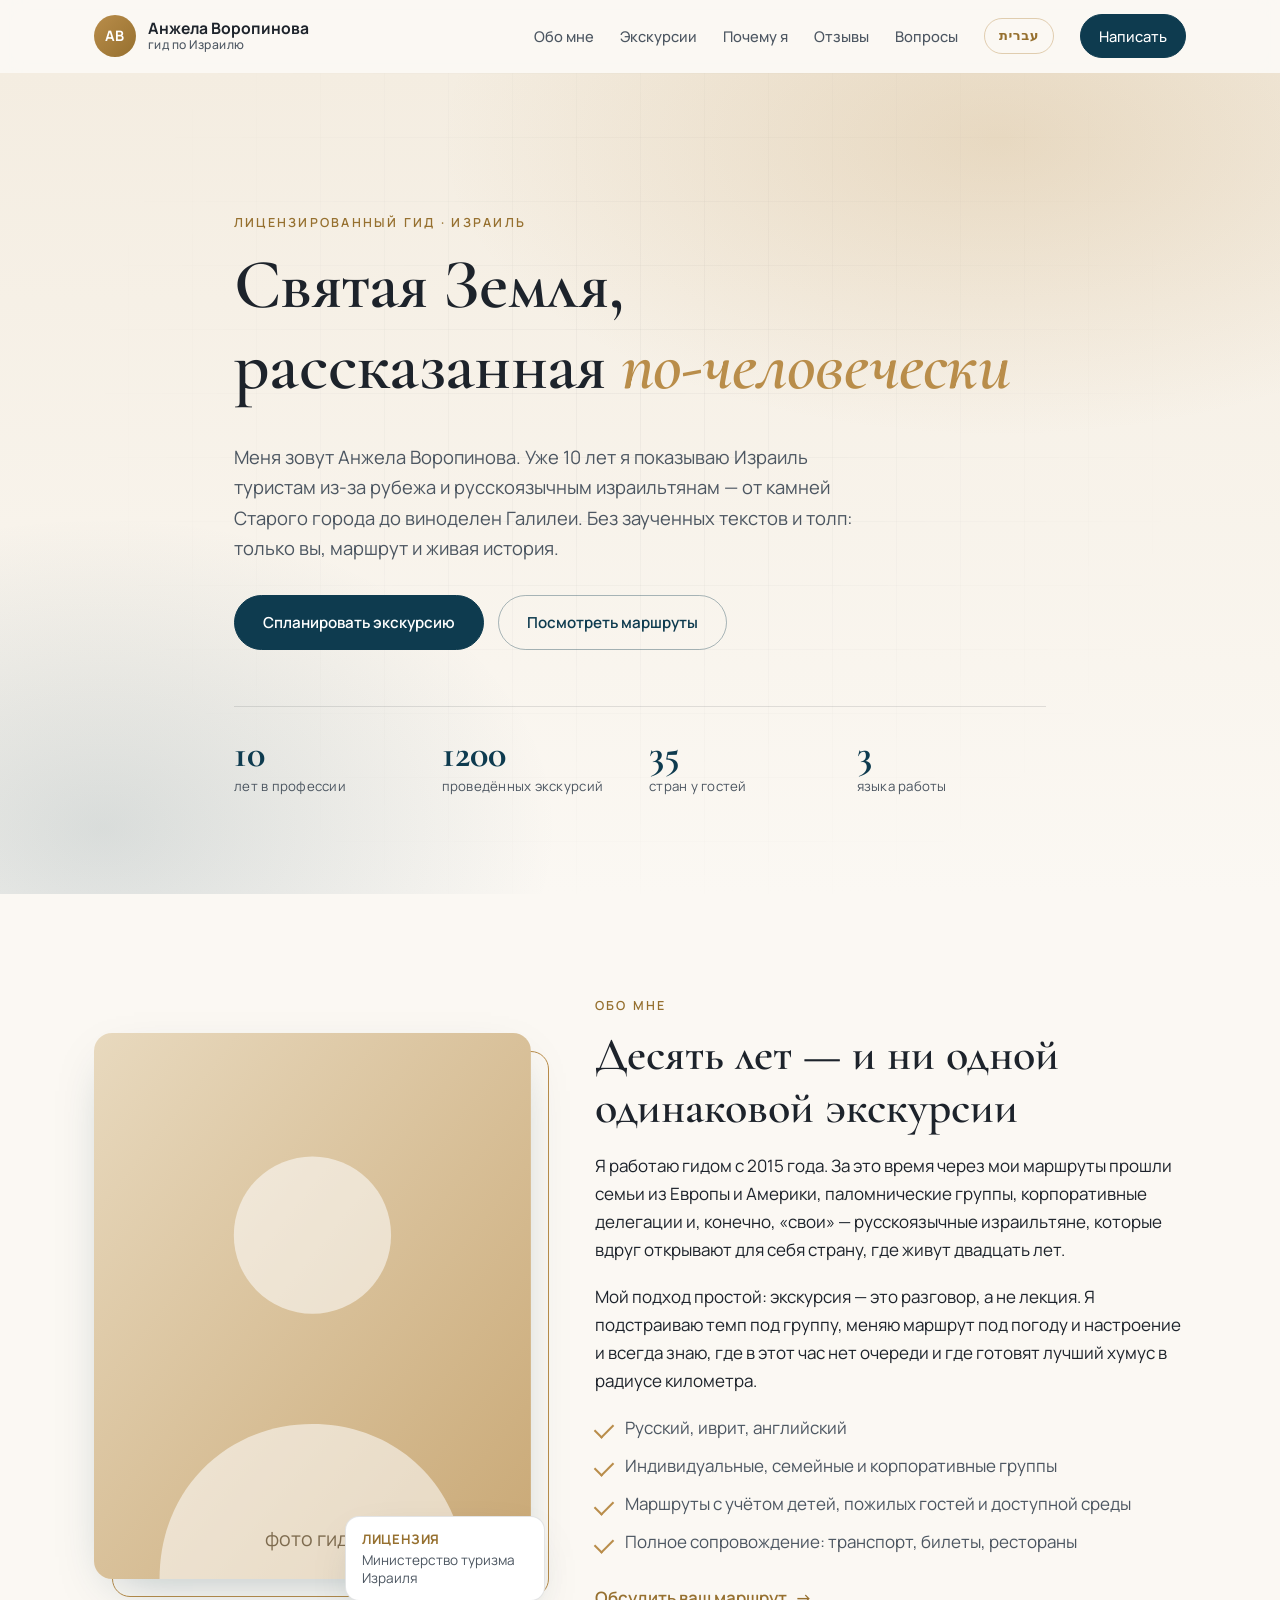
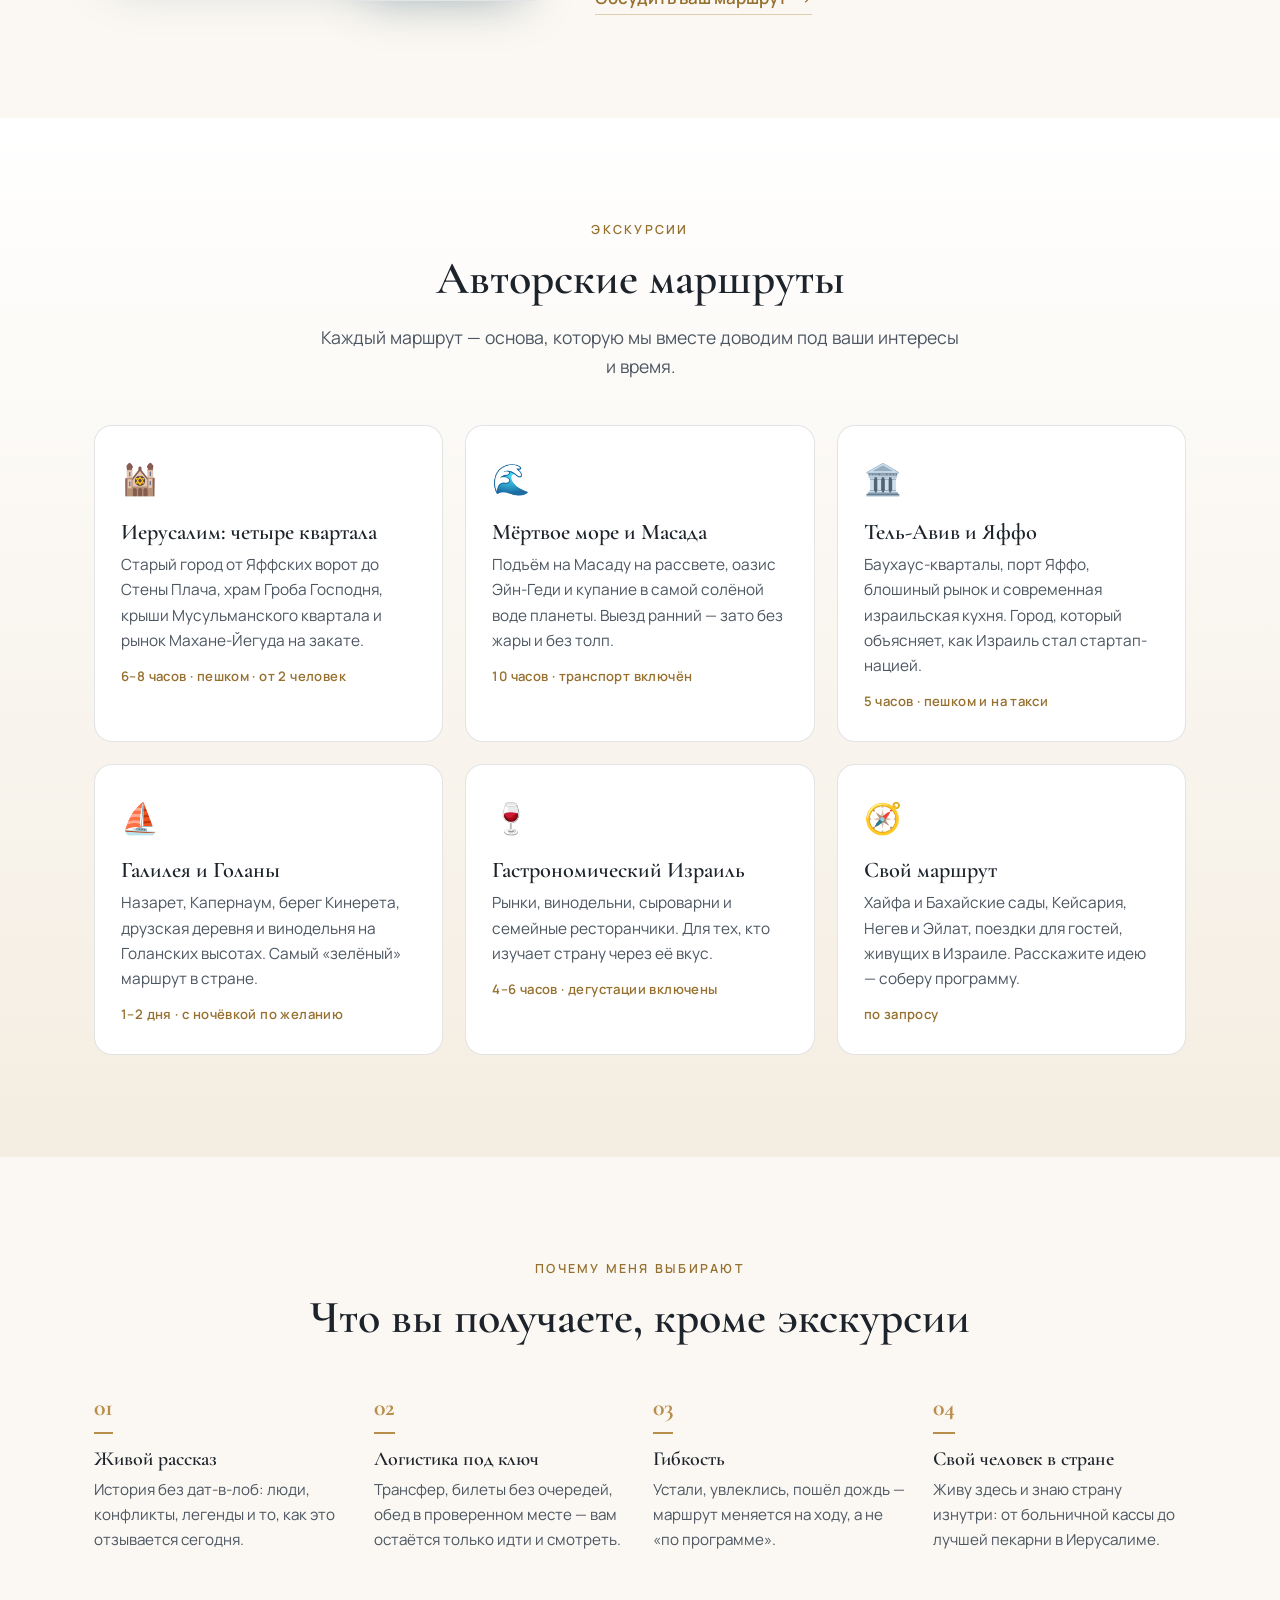
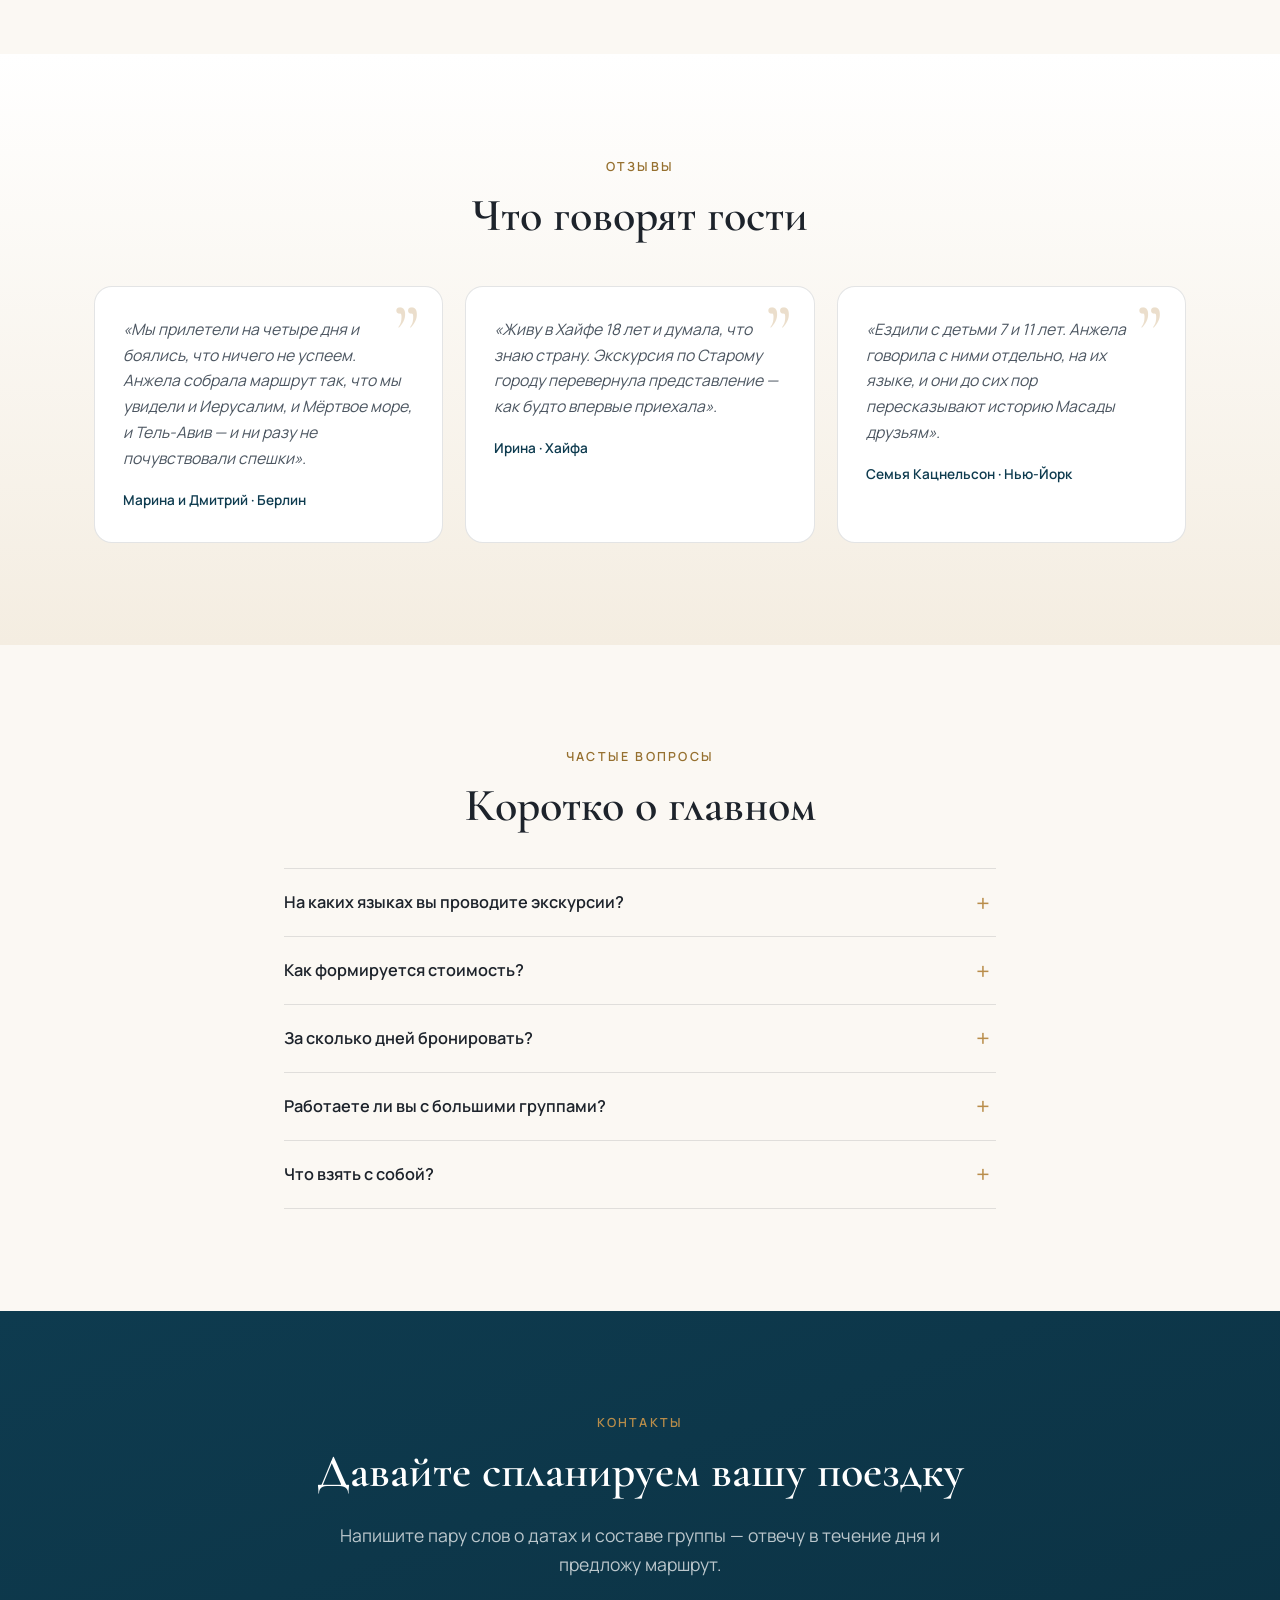
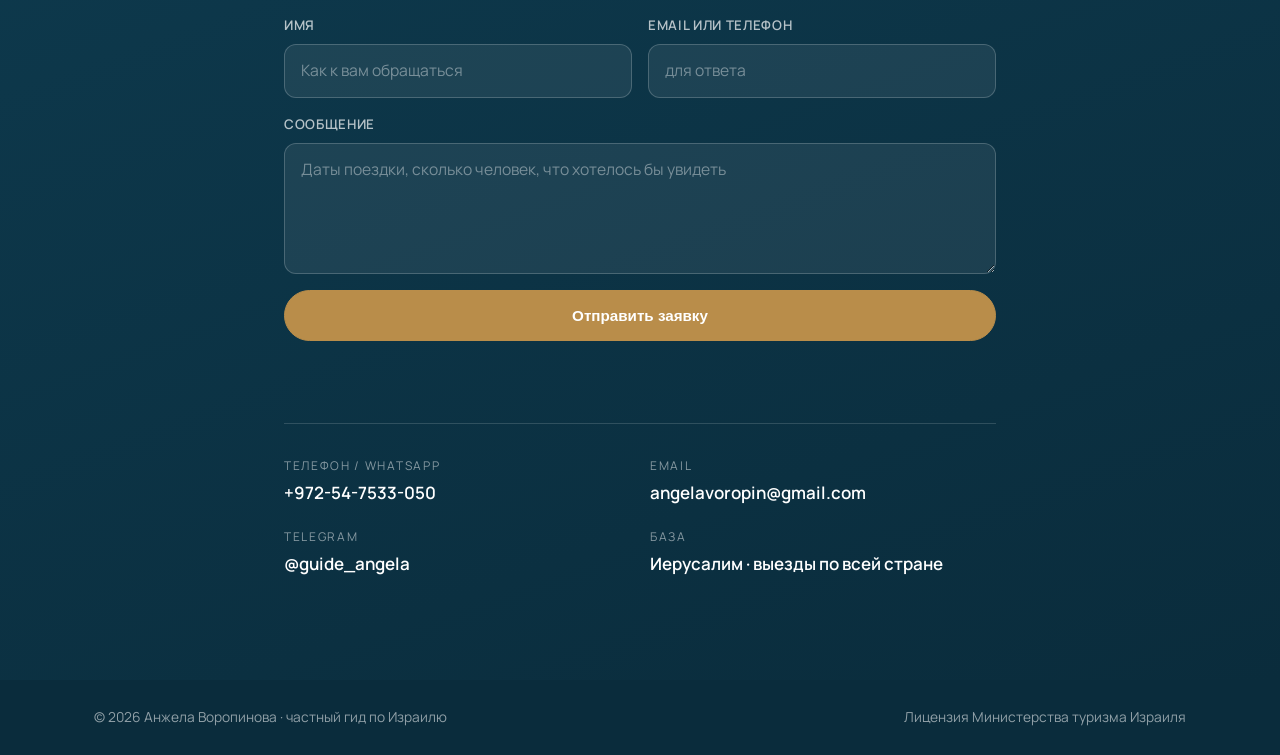
==== commit a3e91acb: "feat(contacts): реальный телефон +972-54-7533-050 в обеих языковых версиях" ====
--- a/index.html
+++ b/index.html
@@ -207,7 +207,7 @@
     </form>
 
     <ul class="contacts">
-      <li><span>Телефон / WhatsApp</span><a href="tel:+972500000000">+972 50 000 0000</a></li>
+      <li><span>Телефон / WhatsApp</span><a href="tel:+972547533050">+972-54-7533-050</a></li>
       <li><span>Email</span><a href="mailto:angelavoropin@gmail.com">angelavoropin@gmail.com</a></li>
       <li><span>Telegram</span><a href="#contact">@guide_angela</a></li>
       <li><span>База</span><span>Иерусалим · выезды по всей стране</span></li>
